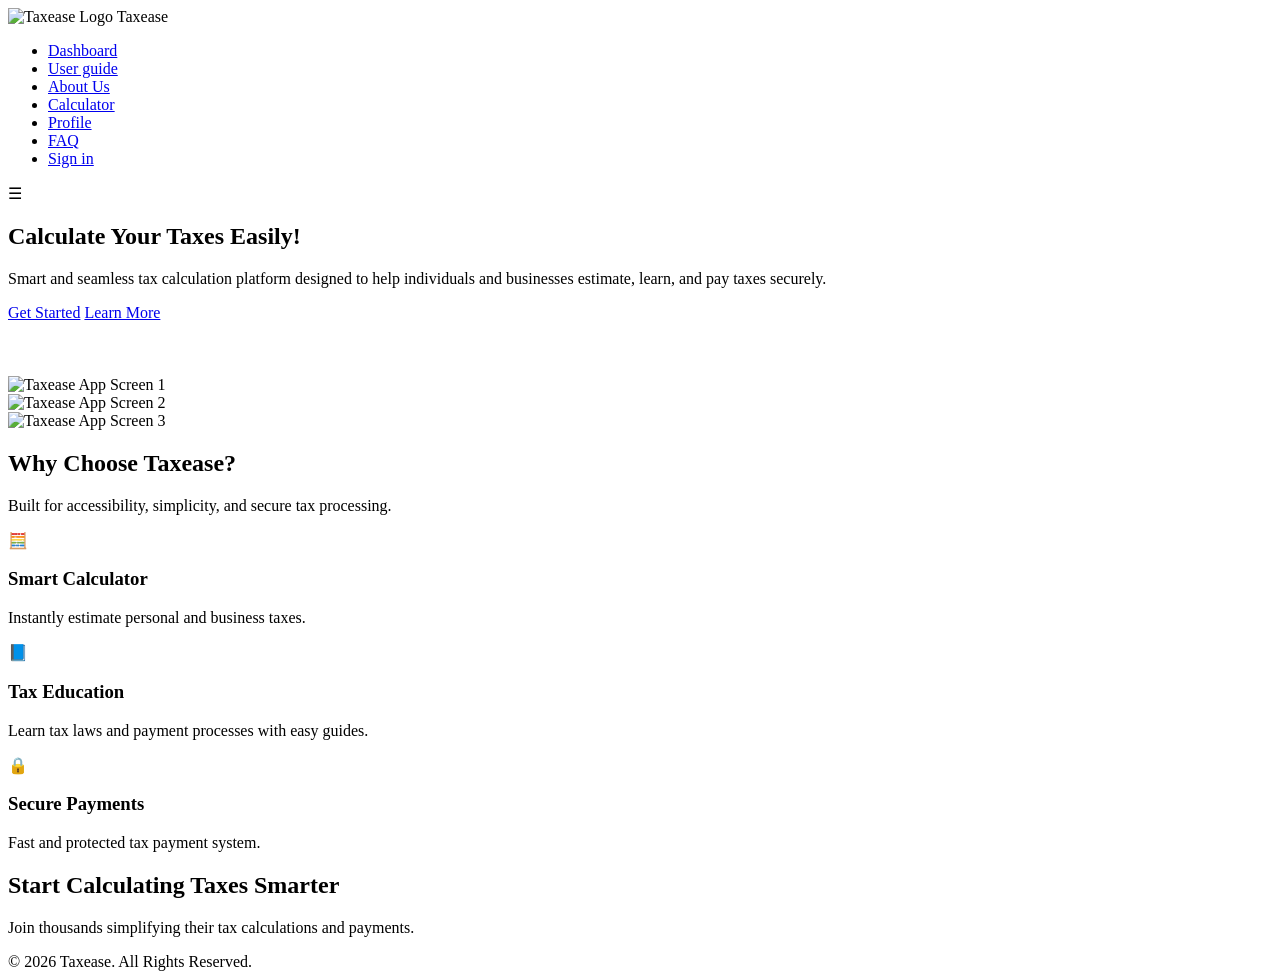
==== index.html @ 6f25b398 "Update navigation links to use relative paths" ====
<!DOCTYPE html>
<html lang="en">
<head>
  <meta charset="UTF-8" />
  <meta name="viewport" content="width=device-width, initial-scale=1.0"/>
  <title>Taxease</title>

  <!-- CSS -->
  <link rel="stylesheet" href="index.css">

  <!-- GOOGLE FONT -->
  <link rel="preconnect" href="https://fonts.googleapis.com">
  <link href="https://fonts.googleapis.com/css2?family=Poppins:wght@400;500;600;700;800&display=swap" rel="stylesheet">
</head>

<body>

  <!-- ================= NAVBAR ================= -->

  <nav>

    <div class="container nav-wrapper">

      <div class="logo-area">

        <!-- MAIN LOGO -->
        <div class="logo">
          <img src="https://res.cloudinary.com/dmtbsxz67/image/upload/v1780010677/Screenshot_20260528_235724_Figma_zqpyn9.jpg" alt="Taxease Logo">
          <span>Taxease</span>
        </div>

      <!-- NAV LINKS -->
      <ul class="nav-links" id="navLinks">
        <li><a href="./dashboard/index.html">Dashboard</a></li>
        <li><a href="./userguide">User guide </a></li>
        <li><a href="./aboutus/index.html">About Us</a></li>
        <li><a href="./calculator/index.html">Calculator</a></li>
        <li><a href="./profile/index.html">Profile</a></li>
        <li><a href="./faq/index.html">FAQ</a></li>
        <li><a href="./signin/index.html">Sign in</a></li>
      </ul>

      <!-- MOBILE MENU -->
      <div class="menu-toggle" id="menuToggle">
        ☰
      </div>

    </div>

  </nav>

  <!-- ================= HERO ================= -->

  <section class="hero" id="home">

    <div class="container hero-wrapper">

      <!-- LEFT -->
      <div class="hero-content">

        <h1>
          Calculate Your
          <span>Taxes</span>
          Easily!
        </h1>

        <p>
          Smart and seamless tax calculation platform designed to help
          individuals and businesses estimate, learn, and pay taxes securely.
        </p>

        <div class="hero-buttons">
          <a href="./login/index.html" class="btn">Get Started</a>
          <a href="./aboutus/index.html" class="btn btn-outline">Learn More</a>
        </div>

      </div>

      <div class="hero-slider">

        <div class="slider-track">

          <div class="slide">
            <img src="https://res.cloudinary.com/dmtbsxz67/image/upload/v1780741646/Screenshot_20260606_112540_Figma_lltyya.jpg" alt="">
          </div>

          <div class="slide">
            <img src="https://res.cloudinary.com/dmtbsxz67/image/upload/v1780741645/Screenshot_20260606_112555_Figma_h9qbh5.jpg" alt="">
          </div>

          <div class="slide">
            <img src="https://res.cloudinary.com/dmtbsxz67/image/upload/v1780741646/Screenshot_20260606_112612_Figma_puyet7.jpg" alt="">
          </div>

        </div>

      </div>

    </div>

  </section>

  <!-- ================= FEATURES ================= -->

  <section class="features" id="features">

    <div class="container">

    <div class="hero-slider">

      <div class="slider-track">

        <!-- IMAGE 1 -->
        <div class="slide">
          <img src="https://res.cloudinary.com/dmtbsxz67/image/upload/v1780741646/Screenshot_20260606_112540_Figma_lltyya.jpg" alt="Taxease App Screen 1">
        </div>

        <!-- IMAGE 2 -->
        <div class="slide">
          <img src="https://res.cloudinary.com/dmtbsxz67/image/upload/v1780741645/Screenshot_20260606_112555_Figma_h9qbh5.jpg" alt="Taxease App Screen 2">
        </div>

        <!-- IMAGE 3 -->
        <div class="slide">
          <img src="https://res.cloudinary.com/dmtbsxz67/image/upload/v1780741646/Screenshot_20260606_112612_Figma_puyet7.jpg" alt="Taxease App Screen 3">
        </div>

      </div>

    </div>

  </div>

    </section>
      <div class="section-title">
        <h2>Why Choose Taxease?</h2>
        <p>
          Built for accessibility, simplicity, and secure tax processing.
        </p>
      </div>

      <div class="feature-grid">

        <div class="feature-card">
          <div class="feature-icon">🧮</div>
          <h3>Smart Calculator</h3>
          <p>
            Instantly estimate personal and business taxes.
          </p>
        </div>

        <div class="feature-card">
          <div class="feature-icon">📘</div>
          <h3>Tax Education</h3>
          <p>
            Learn tax laws and payment processes with easy guides.
          </p>
        </div>

        <div class="feature-card">
          <div class="feature-icon">🔒</div>
          <h3>Secure Payments</h3>
          <p>
            Fast and protected tax payment system.
          </p>
        </div>

      </div>

    </div>

  </section>

  <!-- ================= CTA ================= -->

  <section class="cta">

    <div class="container">

      <div class="cta-box">

        <h2>Start Calculating Taxes Smarter</h2>

        <p>
          Join thousands simplifying their tax calculations and payments.
        </p>


      </div>

    </div>

  </section>

  <!-- ================= FOOTER ================= -->

  <footer id="contact">
    <div class="container">
      © 2026 Taxease. All Rights Reserved.
    </div>
  </footer>

  <!-- JS -->
  <script src="index.js"></script>

</body>
</html>
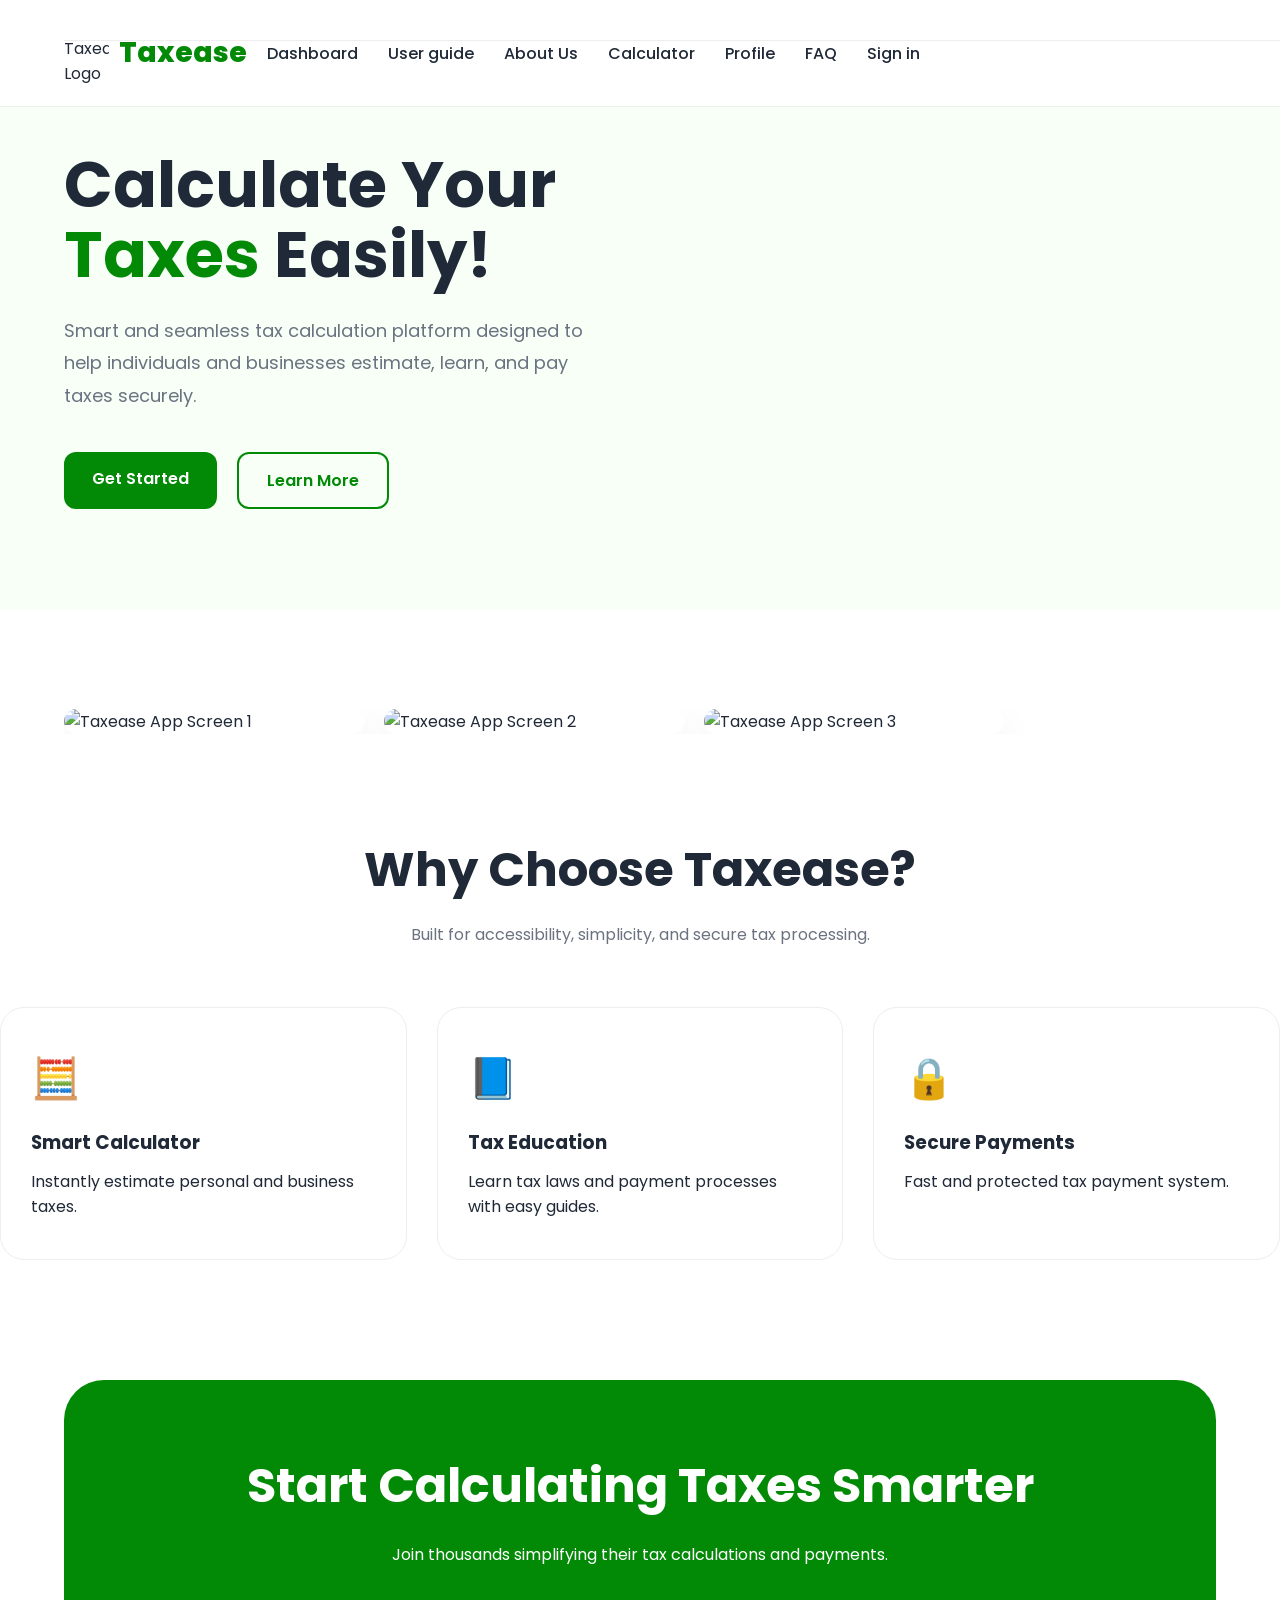
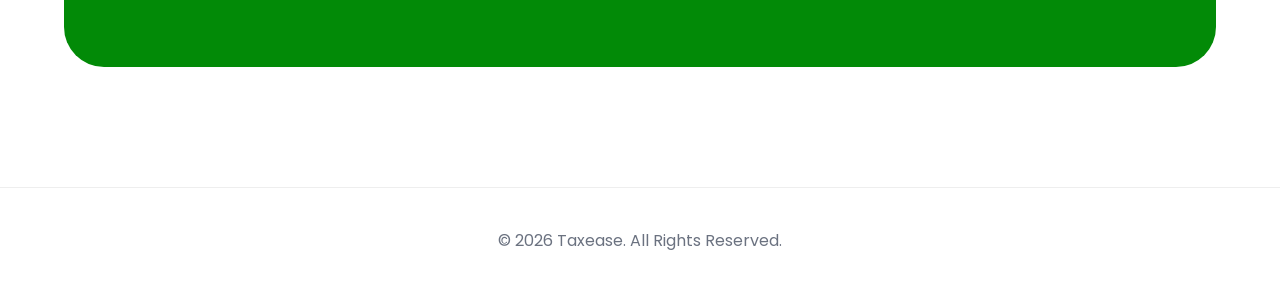
==== commit b8442740: "Clean up mobile menu structure in index.html Removed unused navigation elements from mobile menu." ====
--- a/index.html
+++ b/index.html
@@ -31,21 +31,20 @@
 
       <!-- NAV LINKS -->
       <ul class="nav-links" id="navLinks">
-        <li><a href="./dashboard/index.html">Dashboard</a></li>
-        <li><a href="./userguide">User guide </a></li>
-        <li><a href="./aboutus/index.html">About Us</a></li>
-        <li><a href="./calculator/index.html">Calculator</a></li>
-        <li><a href="./profile/index.html">Profile</a></li>
-        <li><a href="./faq/index.html">FAQ</a></li>
-        <li><a href="./signin/index.html">Sign in</a></li>
+        <li><a href="dashboard/index.html">Dashboard</a></li>
+        <li><a href="userguide">User guide </a></li>
+        <li><a href="aboutus/index.html">About Us</a></li>
+        <li><a href="calculator/index.html">Calculator</a></li>
+        <li><a href="Profile/index.html">Profile</a></li>
+        <li><a href="faq/index.html">FAQ</a></li>
+        <li><a href="signin/index.html">Sign in</a></li>
       </ul>
 
       <!-- MOBILE MENU -->
-      <div class="menu-toggle" id="menuToggle">
-        ☰
-      </div>
-
-    </div>
+      <nav>
+
+    <div class="menu-toggle">☰</div>
+  </div>
 
   </nav>
 
@@ -70,8 +69,8 @@
         </p>
 
         <div class="hero-buttons">
-          <a href="./login/index.html" class="btn">Get Started</a>
-          <a href="./aboutus/index.html" class="btn btn-outline">Learn More</a>
+          <a href="login/index.html" class="btn">Get Started</a>
+          <a href="aboutus/index.html" class="btn btn-outline">Learn More</a>
         </div>
 
       </div>
--- a/index.css
+++ b/index.css
@@ -0,0 +1,308 @@
+* {
+  margin: 0;
+  padding: 0;
+  box-sizing: border-box;
+}
+
+body {
+  font-family: "Poppins", sans-serif;
+  overflow-x: hidden;
+  color: #1f2937;
+}
+
+.container {
+  width: 90%;
+  max-width: 1200px;
+  margin: auto;
+}
+
+/* ================= NAVBAR ================= */
+
+nav {
+  width: 100%;
+  padding: 20px 0;
+  position: fixed;
+  top: 0;
+  z-index: 1000;
+  background: #fff;
+  border-bottom: 1px solid #eee;
+}
+
+.nav-wrapper {
+  display: flex;
+  align-items: center;
+  justify-content: space-between;
+}
+
+.logo-area {
+  display: flex;
+  align-items: center;
+  gap: 20px;
+}
+
+.logo {
+  display: flex;
+  align-items: center;
+  gap: 10px;
+}
+
+.logo img {
+  width: 45px;
+}
+
+.logo span {
+  font-size: 28px;
+  font-weight: 800;
+  color: #028a07;
+}
+
+.second-logo img {
+  width: 100px;
+}
+
+.nav-links {
+  display: flex;
+  align-items: side;
+  gap: 30px;
+  list-style: none;
+}
+
+.nav-links a {
+  text-decoration: none;
+  color: #1f2937;
+  font-weight: 500;
+}
+
+.menu-toggle {
+  display: none;
+  font-size: 30px;
+  cursor: pointer;
+  margin-left: auto;
+}
+
+.btn {
+  background: #028a07;
+  color: #fff !important;
+  padding: 14px 28px;
+  border-radius: 12px;
+  text-decoration: none;
+  font-weight: 600;
+}
+
+.btn-outline {
+  background: transparent;
+  border: 2px solid #028a07;
+  color: #028a07 !important;
+}
+
+/* ================= HERO ================= */
+
+.hero {
+  padding-top: 150px;
+  padding-bottom: 100px;
+  background: #f7fff7;
+}
+
+.hero-wrapper {
+  display: grid;
+  grid-template-columns: 1fr 1fr;
+  gap: 60px;
+  align-items: center;
+}
+
+.hero-content h1 {
+  font-size: 64px;
+  line-height: 1.1;
+  margin-bottom: 24px;
+}
+
+.hero-content h1 span {
+  color: #028a07;
+}
+
+.hero-content p {
+  font-size: 18px;
+  color: #6b7280;
+  line-height: 1.8;
+  margin-bottom: 40px;
+}
+
+.hero-buttons {
+  display: flex;
+  gap: 20px;
+}
+
+/* ================= SLIDER ================= */
+
+.hero-slider {
+  overflow: hidden;
+  width: 100%;
+}
+
+.slider-track {
+  display: flex;
+  gap: 20px;
+  animation: slideMove 12s infinite linear;
+}
+
+.slide {
+  min-width: 300px;
+  border-radius: 30px;
+  overflow: hidden;
+  box-shadow: 0 20px 40px rgba(0, 0, 0, 0.08);
+}
+
+.slide img {
+  width: 80%;
+  display: block;
+}
+
+@keyframes slideMove {
+  0% {
+    transform: translateX(0);
+  }
+
+  25% {
+    transform: translateX(-320px);
+  }
+
+  50% {
+    transform: translateX(-640px);
+  }
+
+  75% {
+    transform: translateX(-320px);
+  }
+
+  100% {
+    transform: translateX(0);
+  }
+}
+
+/* ================= FEATURES ================= */
+
+.features {
+  padding: 100px 0;
+}
+
+.section-title {
+  text-align: center;
+  margin-bottom: 60px;
+}
+
+.section-title h2 {
+  font-size: 48px;
+  margin-bottom: 16px;
+}
+
+.section-title p {
+  color: #6b7280;
+}
+
+.feature-grid {
+  display: grid;
+  grid-template-columns: repeat(3, 1fr);
+  gap: 30px;
+}
+
+.feature-card {
+  padding: 40px 30px;
+  border-radius: 24px;
+  border: 1px solid #eee;
+  transition: 0.3s ease;
+}
+
+.feature-card:hover {
+  transform: translateY(-10px);
+}
+
+.feature-icon {
+  font-size: 40px;
+  margin-bottom: 20px;
+}
+
+.feature-card h3 {
+  margin-bottom: 12px;
+}
+
+/* ================= CTA ================= */
+
+.cta {
+  padding: 120px 0;
+}
+
+.cta-box {
+  background: #028a07;
+  padding: 70px 40px;
+  border-radius: 40px;
+  text-align: center;
+  color: #fff;
+}
+
+.cta-box h2 {
+  font-size: 48px;
+  margin-bottom: 20px;
+}
+
+.cta-box p {
+  margin-bottom: 30px;
+}
+
+/* ================= FOOTER ================= */
+
+footer {
+  padding: 40px 0;
+  text-align: center;
+  border-top: 1px solid #eee;
+  color: #6b7280;
+}
+
+/* ================= RESPONSIVE ================= */
+
+@media (max-width: 900px) {
+  .hero-wrapper {
+    grid-template-columns: 1fr;
+    text-align: right;
+  }
+
+  .hero-buttons {
+    justify-content: right;
+  }
+
+  .feature-grid {
+    grid-template-columns: 1fr;
+  }
+}
+
+@media (max-width: 768px) {
+  .menu-toggle {
+    display: block;
+  }
+
+  .nav-links {
+    position: absolute;
+    top: 90px;
+    right: 20px;
+    background: #fff;
+    flex-direction: column;
+    width: 250px;
+    padding: 30px;
+    border-radius: 20px;
+    box-shadow: 0 20px 40px rgba(0, 0, 0, 0.08);
+
+    opacity: 0;
+    visibility: hidden;
+    transform: translateY(-20px);
+    transition: 0.3s ease;
+  }
+
+  .nav-links.active {
+    opacity: 1;
+    visibility: visible;
+    transform: translateY(0);
+  }
+
+  .hero-content h1 {
+    font-size: 42px;
+  }
+}
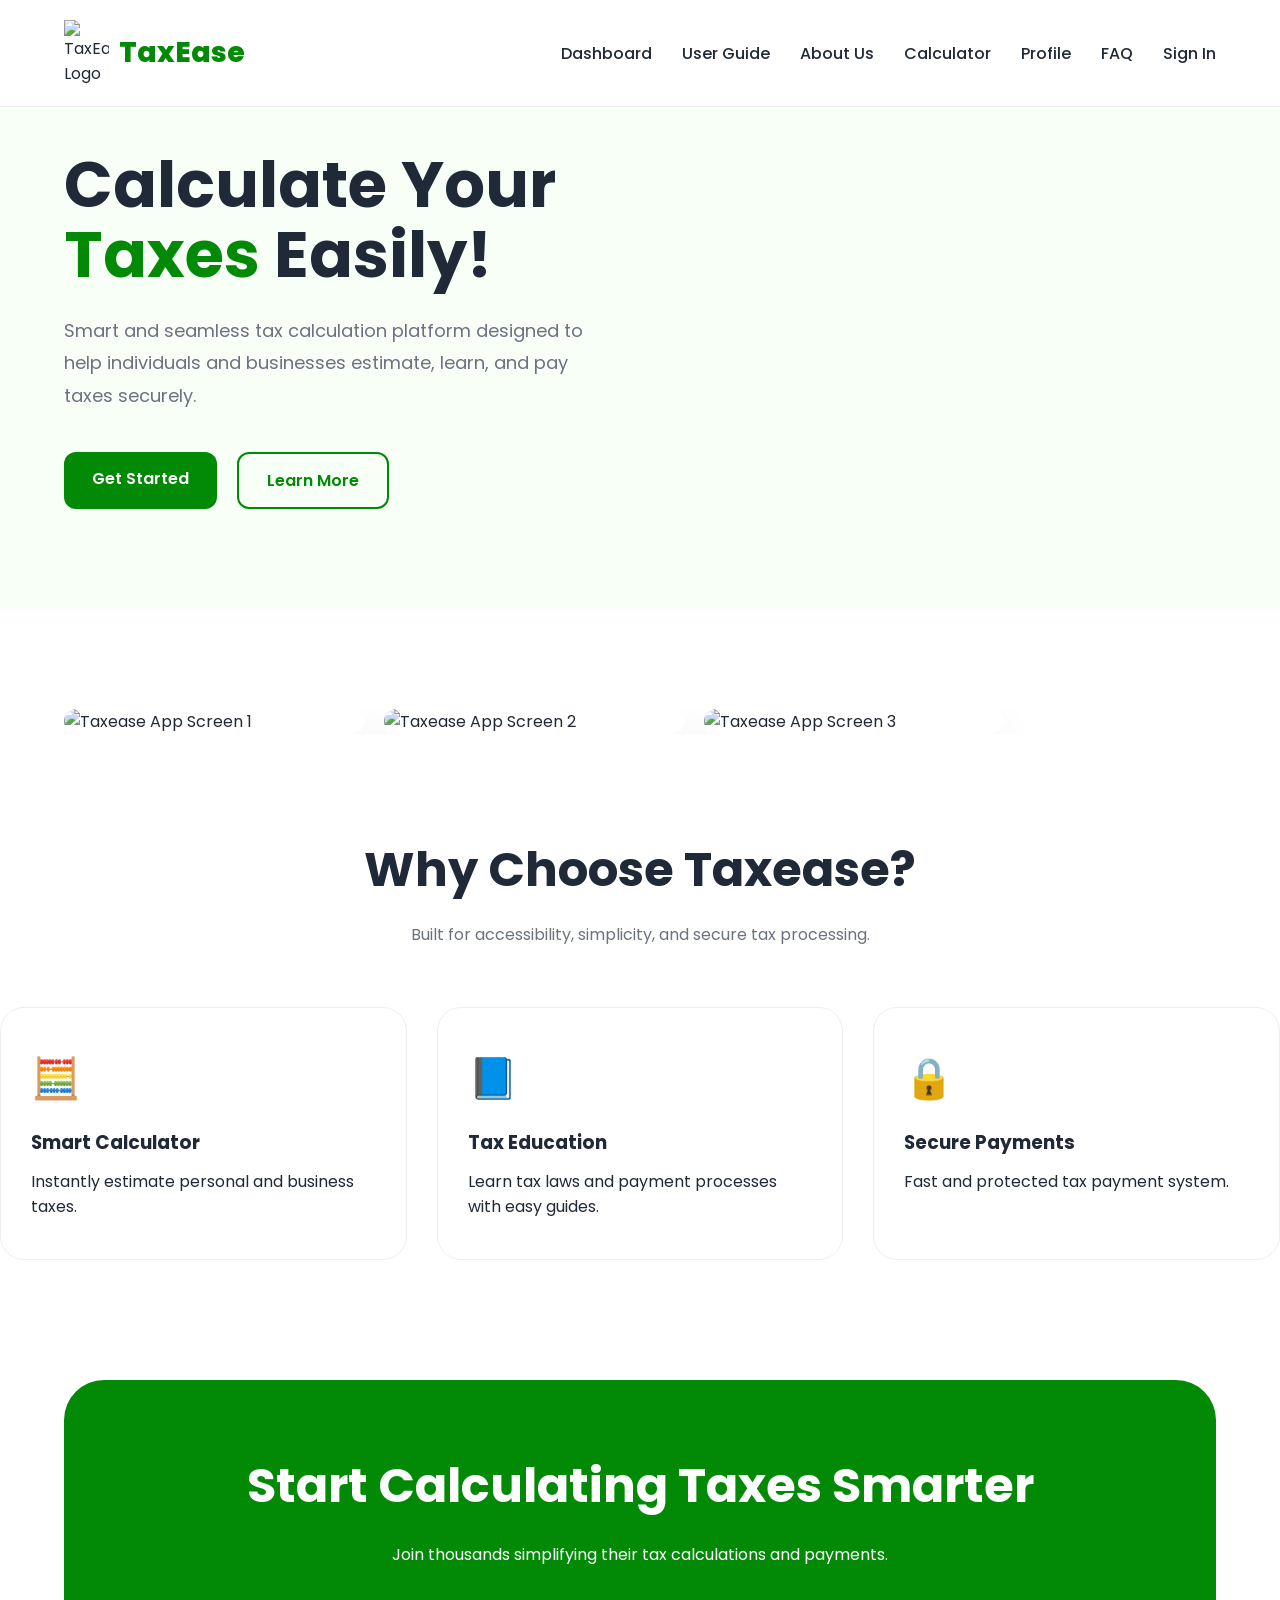
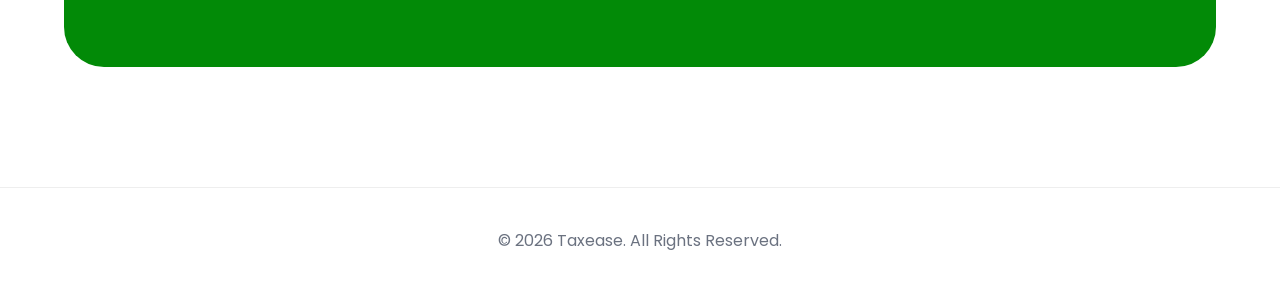
==== commit 6fb63717: "Fix case of Profile link in index.html" ====
--- a/index.html
+++ b/index.html
@@ -18,34 +18,31 @@
   <!-- ================= NAVBAR ================= -->
 
   <nav>
-
-    <div class="container nav-wrapper">
-
-      <div class="logo-area">
-
-        <!-- MAIN LOGO -->
-        <div class="logo">
-          <img src="https://res.cloudinary.com/dmtbsxz67/image/upload/v1780010677/Screenshot_20260528_235724_Figma_zqpyn9.jpg" alt="Taxease Logo">
-          <span>Taxease</span>
-        </div>
-
-      <!-- NAV LINKS -->
-      <ul class="nav-links" id="navLinks">
-        <li><a href="dashboard/index.html">Dashboard</a></li>
-        <li><a href="userguide">User guide </a></li>
-        <li><a href="aboutus/index.html">About Us</a></li>
-        <li><a href="calculator/index.html">Calculator</a></li>
-        <li><a href="Profile/index.html">Profile</a></li>
-        <li><a href="faq/index.html">FAQ</a></li>
-        <li><a href="signin/index.html">Sign in</a></li>
-      </ul>
-
-      <!-- MOBILE MENU -->
-      <nav>
-
-    <div class="menu-toggle">☰</div>
+  <div class="container nav-wrapper">
+
+    <!-- LEFT: LOGO -->
+    <div class="logo-area">
+      <div class="logo">
+        <img src="https://res.cloudinary.com/dmtbsxz67/image/upload/v1780010677/Screenshot_20260528_235724_Figma_zqpyn9.jpg" alt="TaxEase Logo">
+        <span>TaxEase</span>
+      </div>
+    </div>
+
+    <!-- CENTER/RIGHT: LINKS -->
+    <ul class="nav-links" id="navLinks">
+      <li><a href="dashboard/index.html">Dashboard</a></li>
+      <li><a href="userguide/index.html">User Guide</a></li>
+      <li><a href="aboutus/index.html">About Us</a></li>
+      <li><a href="calculator/index.html">Calculator</a></li>
+      <li><a href="Profile/index.html">Profile</a></li>
+      <li><a href="faq/index.html">FAQ</a></li>
+      <li><a href="signin/index.html">Sign In</a></li>
+    </ul>
+
+    <!-- RIGHT: MENU TOGGLE (IMPORTANT) -->
+    <div class="menu-toggle" id="menuToggle">☰</div>
+
   </div>
-
   </nav>
 
   <!-- ================= HERO ================= -->
--- a/index.css
+++ b/index.css
@@ -62,9 +62,11 @@
 
 .nav-links {
   display: flex;
-  align-items: side;
+  align-items: center;
   gap: 30px;
   list-style: none;
+  margin: 0;
+  padding: 0;
 }
 
 .nav-links a {
@@ -77,7 +79,7 @@
   display: none;
   font-size: 30px;
   cursor: pointer;
-  margin-left: auto;
+  line-height: 1;
 }
 
 .btn {
@@ -262,11 +264,11 @@
 @media (max-width: 900px) {
   .hero-wrapper {
     grid-template-columns: 1fr;
-    text-align: right;
+    text-align: center;
   }
 
   .hero-buttons {
-    justify-content: right;
+    justify-content: center;
   }
 
   .feature-grid {
@@ -275,27 +277,42 @@
 }
 
 @media (max-width: 768px) {
+
+  /* Show hamburger menu */
   .menu-toggle {
     display: block;
-  }
-
+    align-items: right
+  }
+
+  /* Hide menu by default */
   .nav-links {
     position: absolute;
-    top: 90px;
+    top: 80px;
     right: 20px;
+
+    display: flex;
+    flex-direction: column;
+    align-items: flex-start;
+    gap: 20px;
+
+    width: 250px;
+    padding: 25px;
+
     background: #fff;
-    flex-direction: column;
-    width: 250px;
-    padding: 30px;
-    border-radius: 20px;
-    box-shadow: 0 20px 40px rgba(0, 0, 0, 0.08);
+    border-radius: 16px;
+    box-shadow: 0 15px 35px rgba(0, 0, 0, 0.1);
 
     opacity: 0;
     visibility: hidden;
-    transform: translateY(-20px);
-    transition: 0.3s ease;
-  }
-
+    transform: translateY(-15px);
+
+    transition:
+      opacity 0.3s ease,
+      transform 0.3s ease,
+      visibility 0.3s ease;
+  }
+
+  /* Show menu when active */
   .nav-links.active {
     opacity: 1;
     visibility: visible;
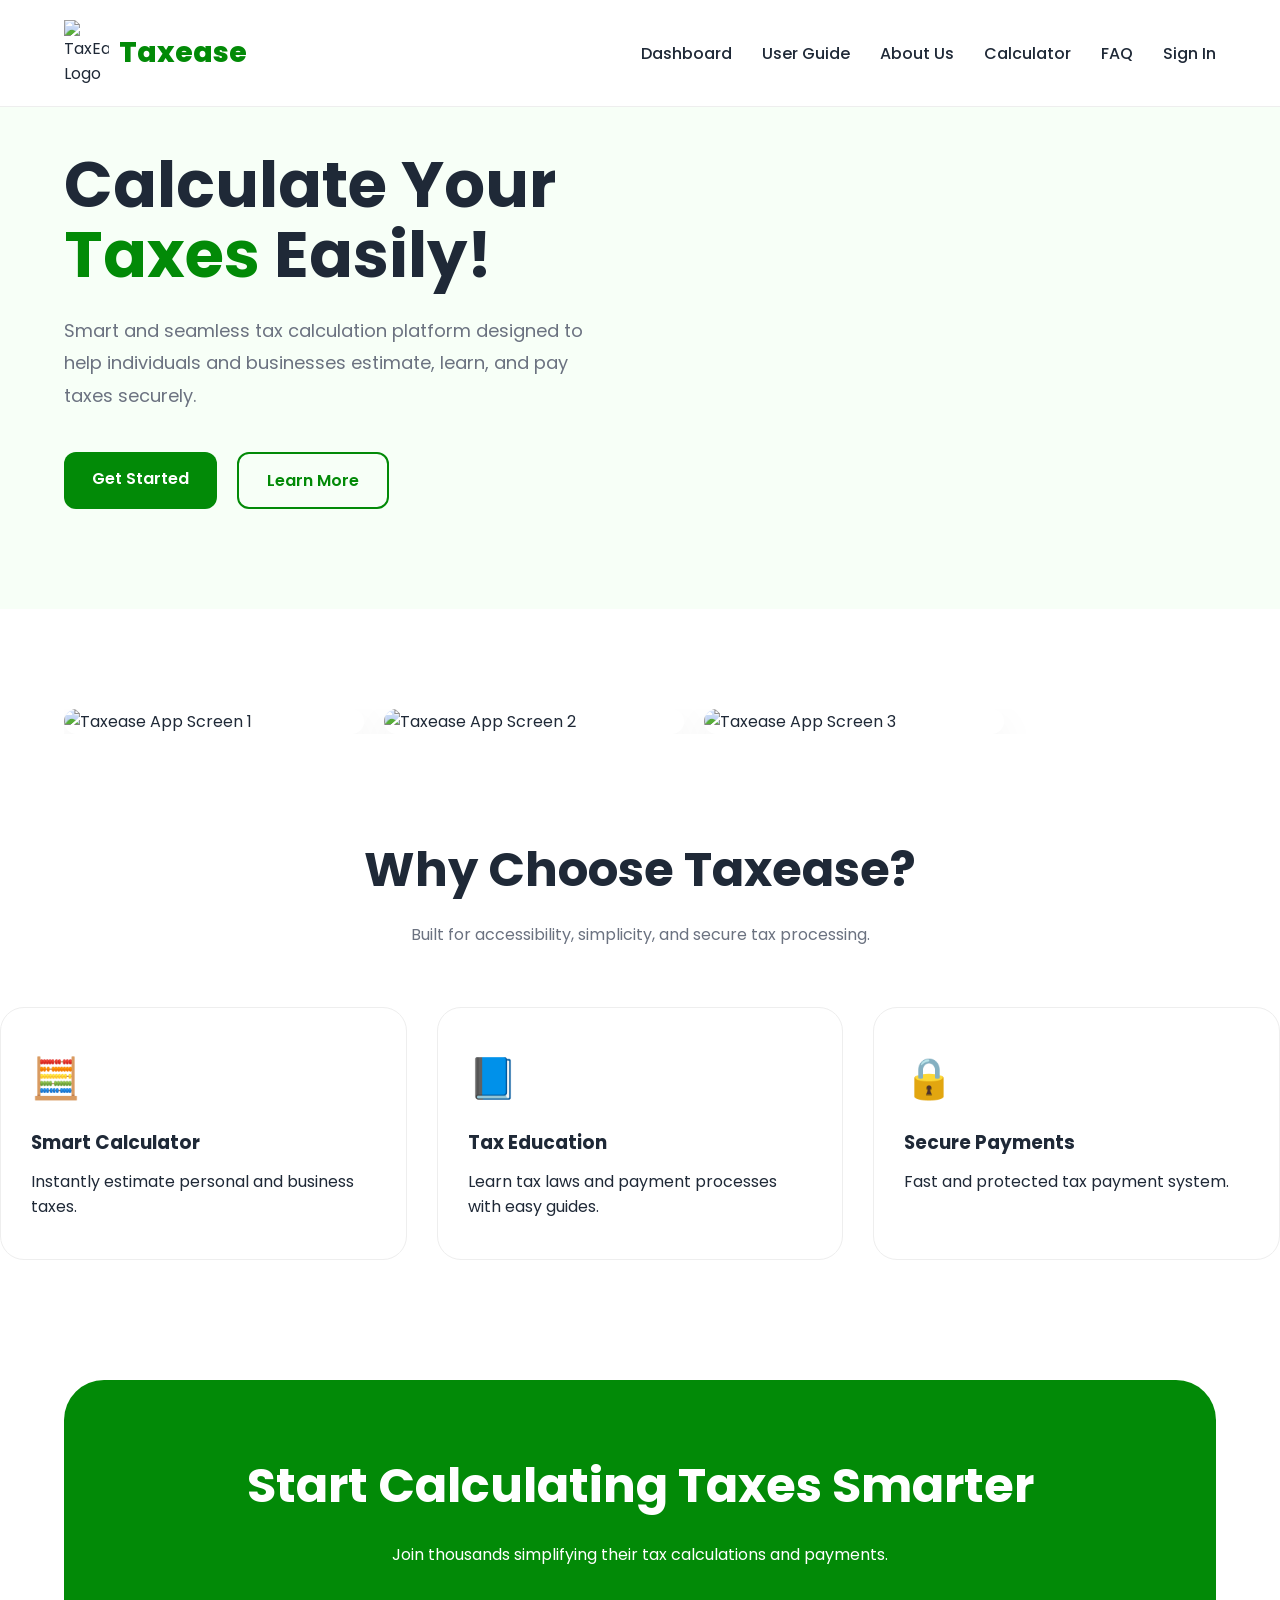
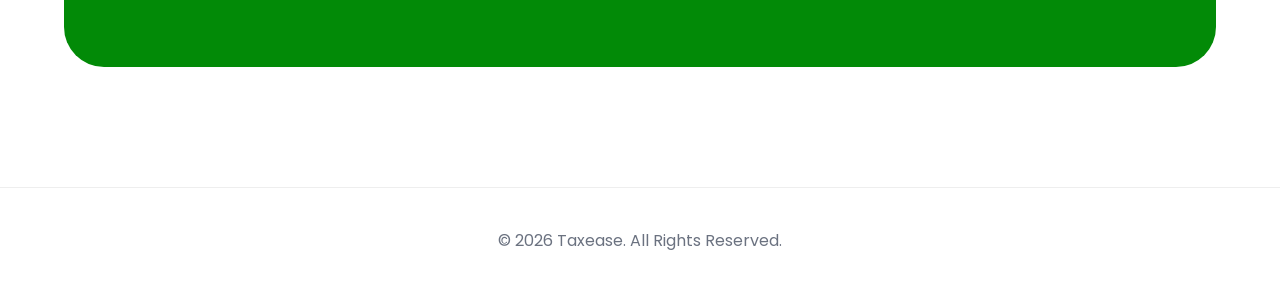
==== commit 280f543e: "Correct spelling of 'TaxEase' to 'Taxease'" ====
--- a/index.html
+++ b/index.html
@@ -24,7 +24,7 @@
     <div class="logo-area">
       <div class="logo">
         <img src="https://res.cloudinary.com/dmtbsxz67/image/upload/v1780010677/Screenshot_20260528_235724_Figma_zqpyn9.jpg" alt="TaxEase Logo">
-        <span>TaxEase</span>
+        <span>Taxease</span>
       </div>
     </div>
 
@@ -34,7 +34,6 @@
       <li><a href="userguide/index.html">User Guide</a></li>
       <li><a href="aboutus/index.html">About Us</a></li>
       <li><a href="calculator/index.html">Calculator</a></li>
-      <li><a href="Profile/index.html">Profile</a></li>
       <li><a href="faq/index.html">FAQ</a></li>
       <li><a href="signin/index.html">Sign In</a></li>
     </ul>
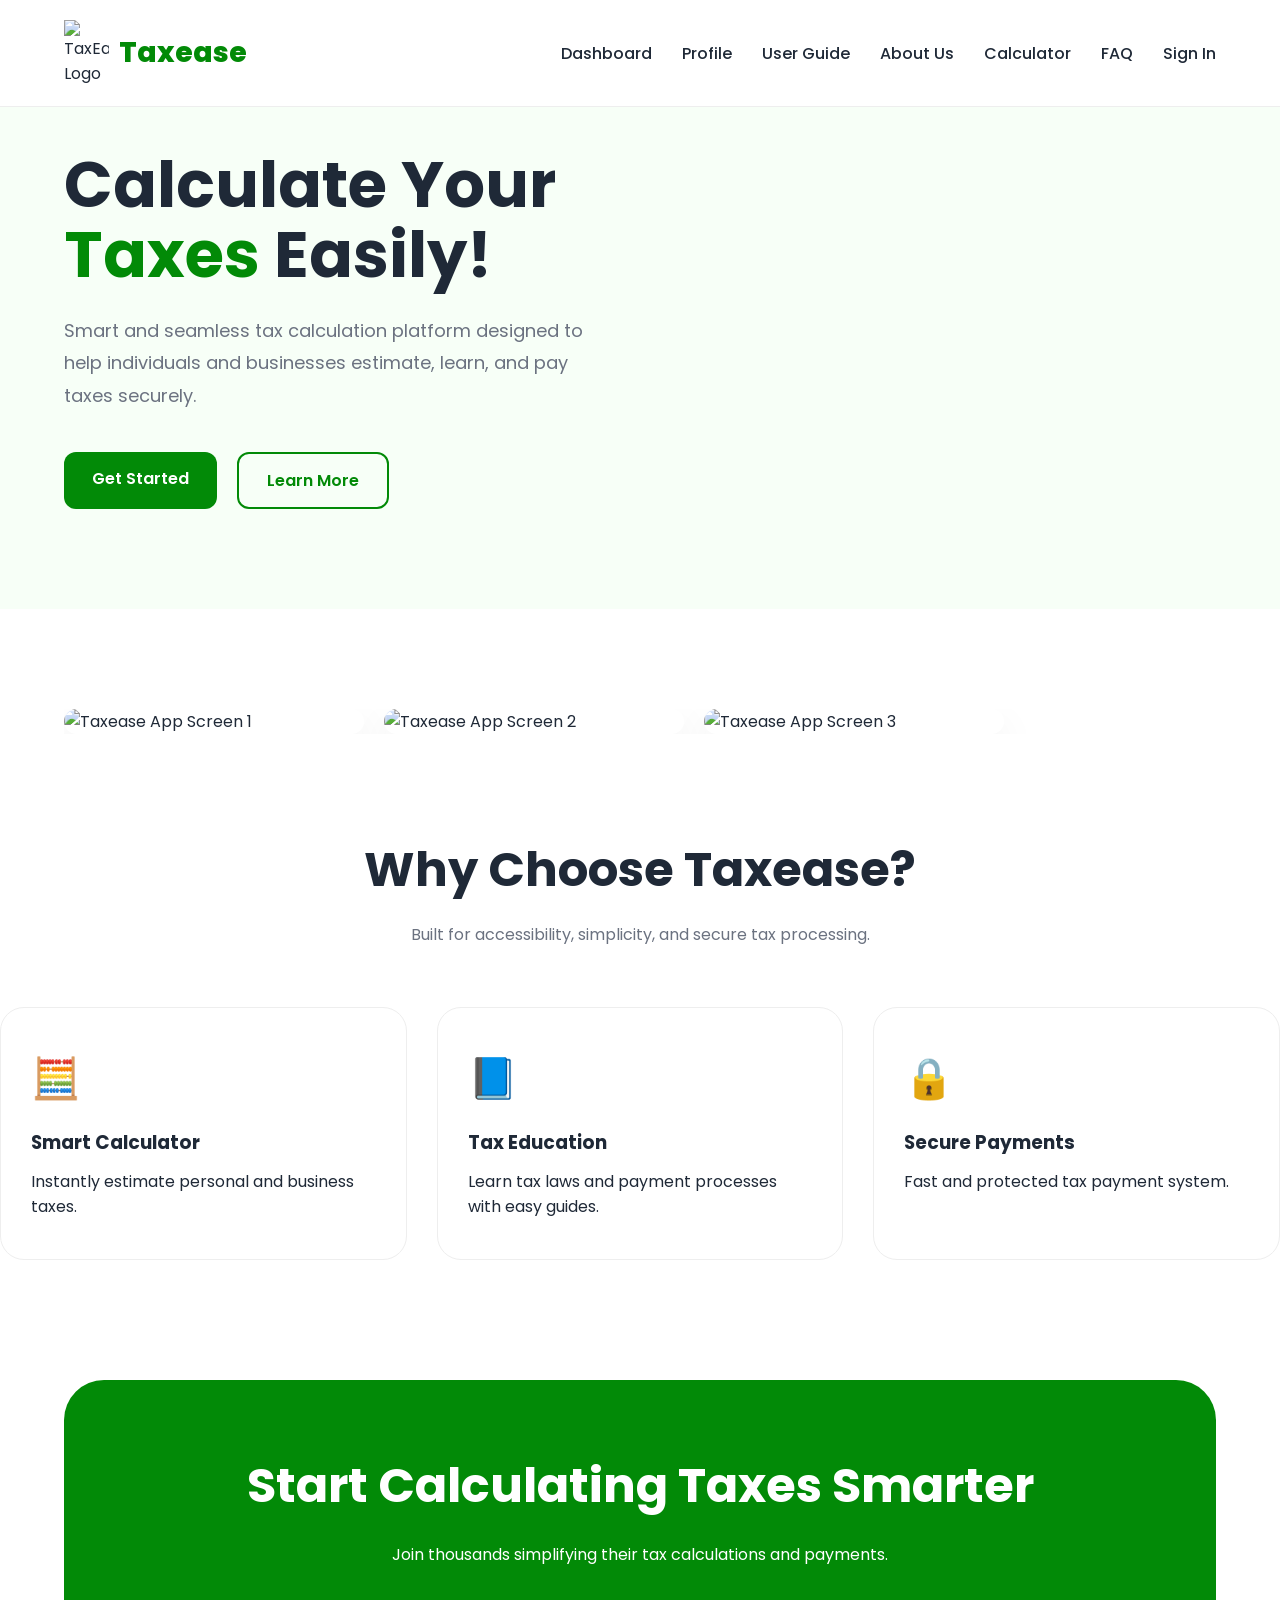
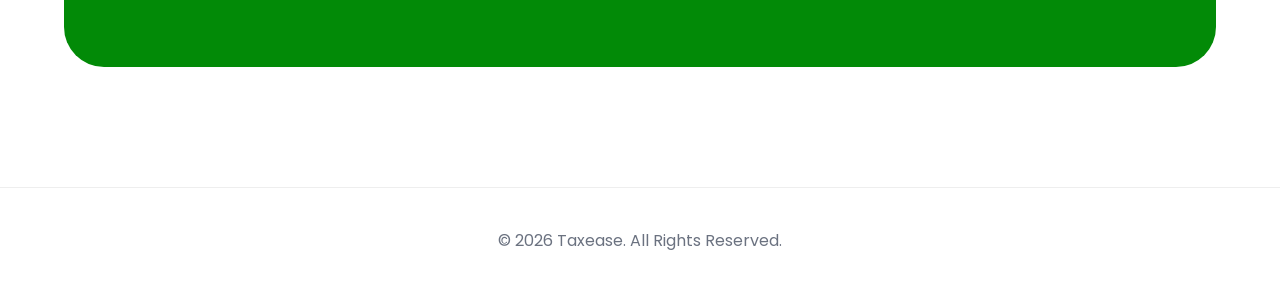
==== commit bf49a070: "Add Profile link to navigation menu" ====
--- a/index.html
+++ b/index.html
@@ -31,6 +31,7 @@
     <!-- CENTER/RIGHT: LINKS -->
     <ul class="nav-links" id="navLinks">
       <li><a href="dashboard/index.html">Dashboard</a></li>
+      <li><a href="Profile/index.html">Profile</a></li>
       <li><a href="userguide/index.html">User Guide</a></li>
       <li><a href="aboutus/index.html">About Us</a></li>
       <li><a href="calculator/index.html">Calculator</a></li>
